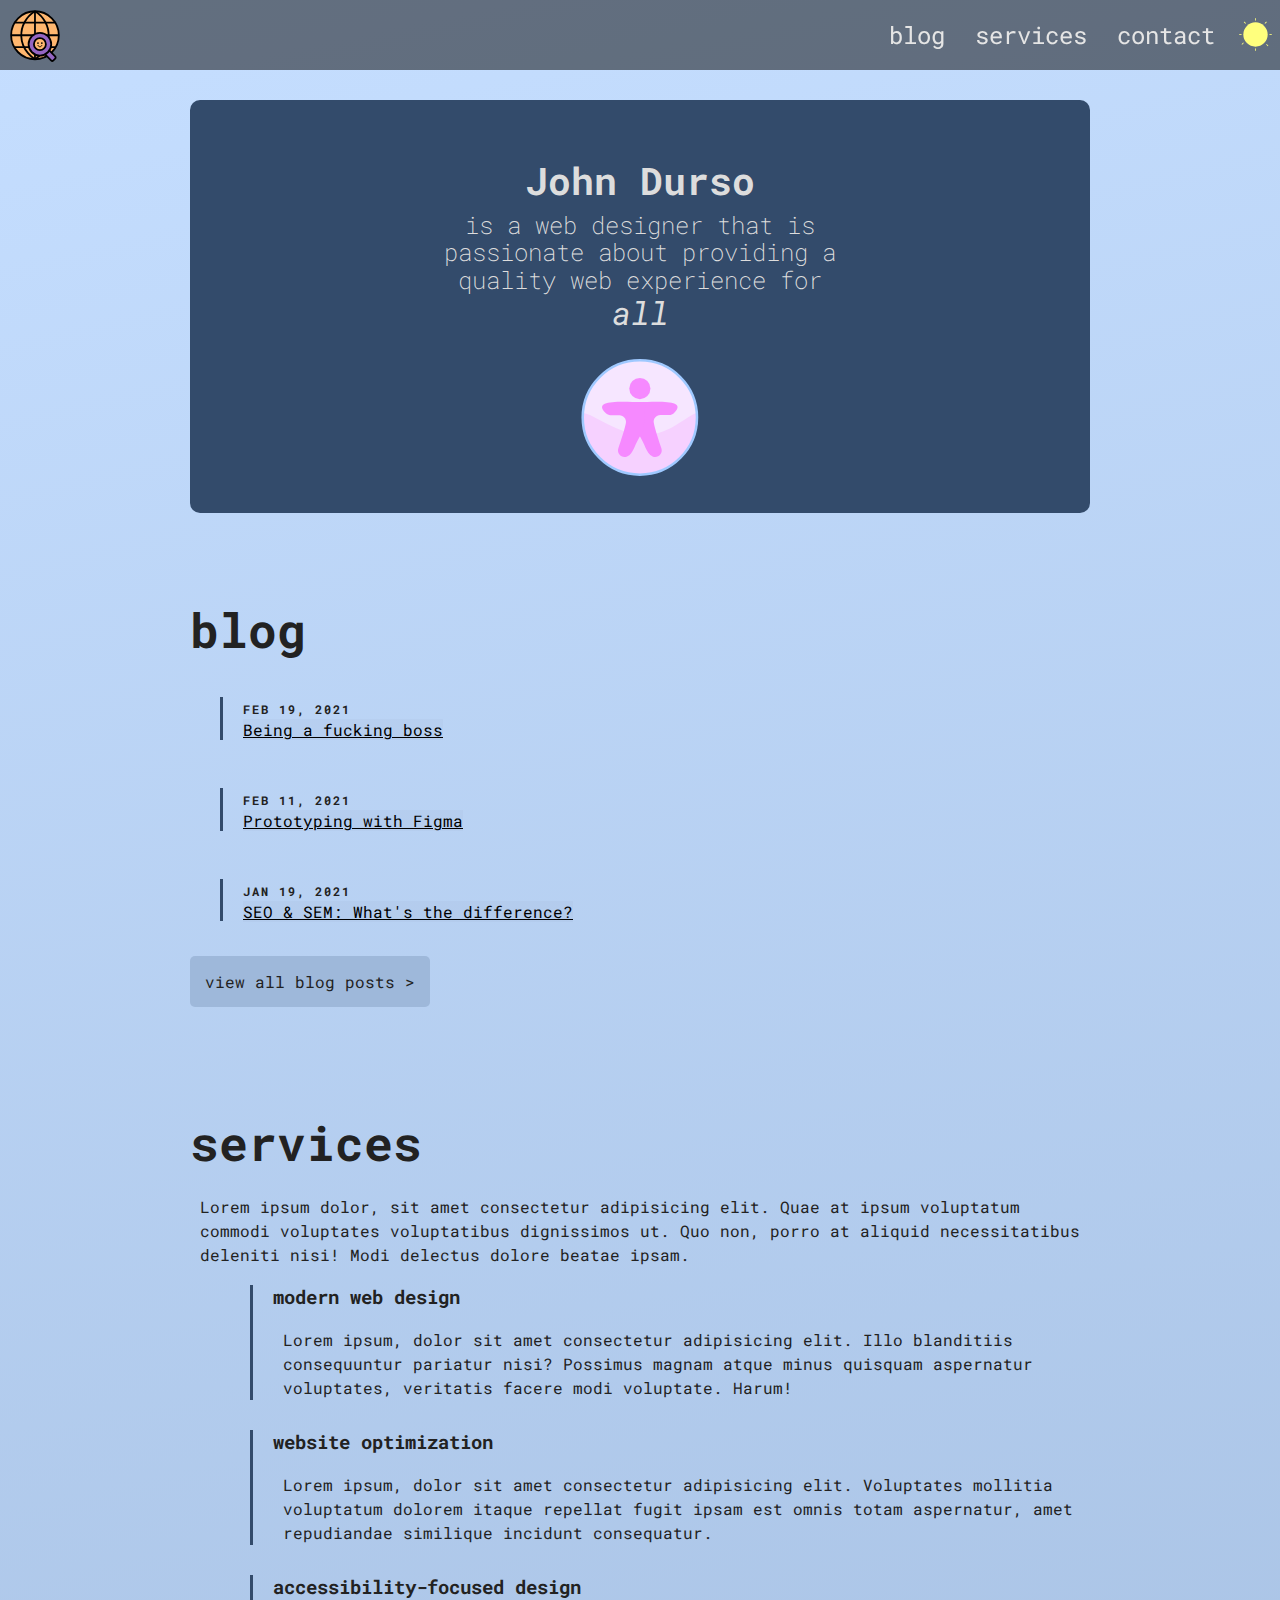
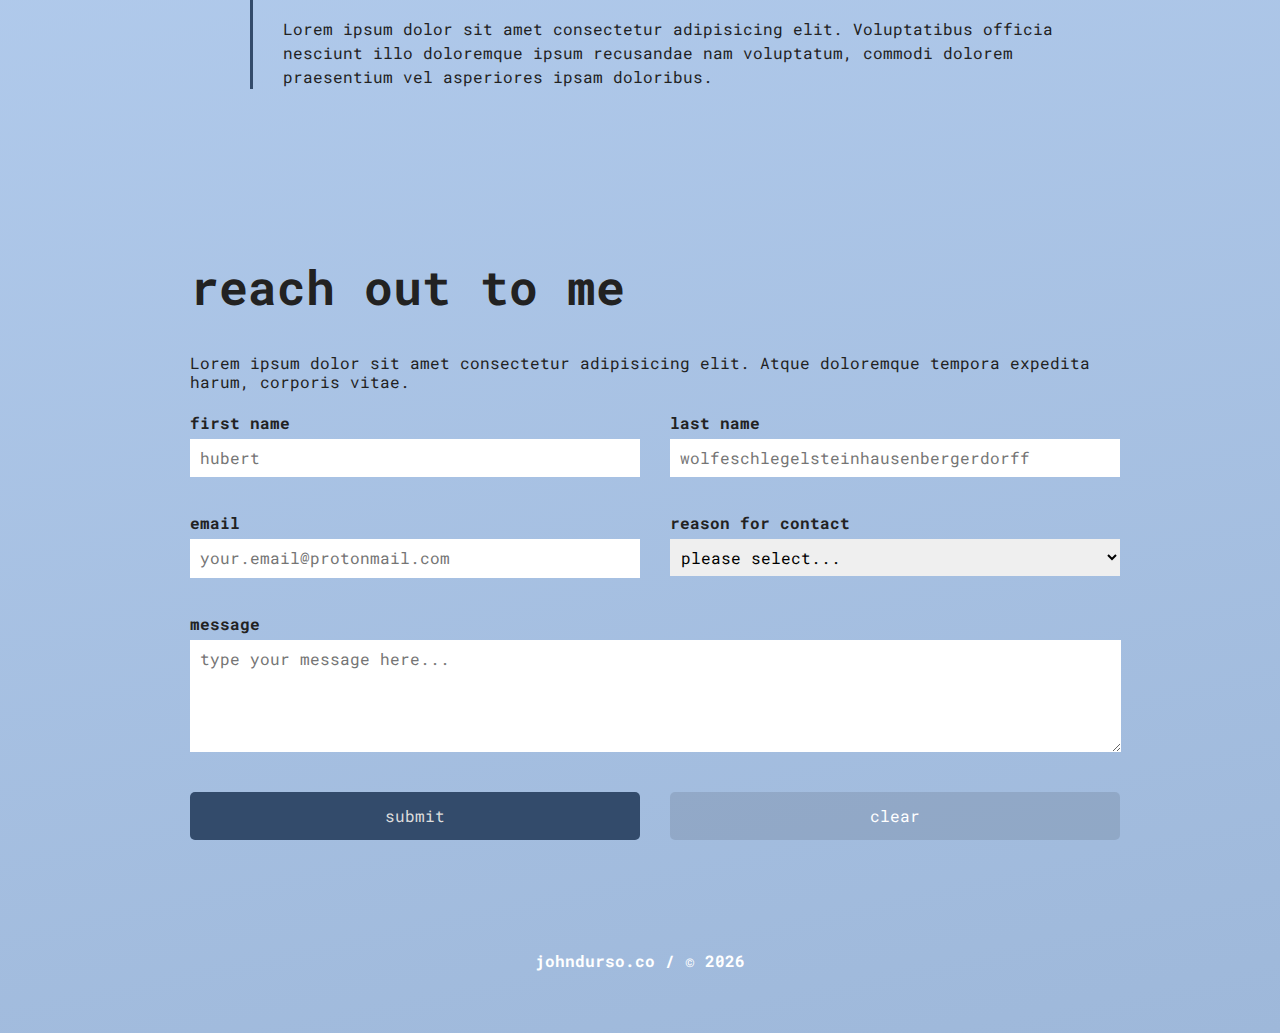
==== index.html @ fa0125cc "test" ====
<!DOCTYPE html>
<html lang="en">
<head>
    <meta charset="UTF-8">
    <meta http-equiv="X-UA-Compatible" content="IE=edge">
    <meta name="viewport" content="width=device-width, initial-scale=1.0">
    <link rel="stylesheet" href="/assets/css/normalize.css">
    <link rel="stylesheet" href="/assets/css/mauiwaui.css">
    <title>Providing web experiences for the masses | johndurso.co</title>
    <meta name="description" content="Modern and accessbile web design and development by John Durso.">
</head>
<body data-theme="dark">
    <nav role="navigation">
        <div id="inner-navigation" style="display: none;"></div>
        <div class="john" id="john" role="button" tabindex="5" aria-pressed="false" aria-label="press to open social media" onfocus="openMenu()" onblur="closeMenu()" onclick="openMenu()" tabindex="5">
            <img src="assets/images/globe.svg" alt="Icon of globe with magnifying glass" width="50">
        </div>
        <ul class="navigationMenu" aria-label="main navigation">
            <li><a href="#blog" tabindex="1">blog</a></li>
            <li><a href="#services" tabindex="2">services</a></li>
            <li><a href="#contact" tabindex="3">contact</a></li>
            <li>
                <button class="js-theme-btn theme-button" onclick="setTheme()" tabindex="4">
                    <span class="moon">
                        <img src="assets/images/moon.svg" width="35" alt="Moon icon for dark mode">
                    </span>
                    <span class="sun">
                        <img src="assets/images/sun.svg" width="35" alt="Sun icon for light mode">
                    </span>
                </button>
            </li>
        </ul>
        <ul class="socialMenu" id="socialMenu" aria-label="social media navigation">
            <li>
                <a target="_blank" href="https://www.linkedin.com/in/johnkyrondurso/" title="Visit John Durso's LinkedIn profile" onfocus="openMenu()" onblur="closeMenu()" tabindex="6">
                    <img src="assets/images/linkedin.svg" alt="LinkedIn logo" title="Visit John Durso's LinkedIn!" width="40">
                    <span>LinkedIn</span>
                </a>
            </li>
            <li>
                <a target="_blank" href="https://github.com/johndurso" title="Visit John Durso's GitHub profile" onfocus="openMenu()" onblur="closeMenu()" tabindex="7">
                    <img src="assets/images/github.svg" alt="GitHub logo" title="Visit John Durso's GitHub!" width="40">
                    <span>GitHub</span>
                </a>
            </li>
            <li>
                <a target="_blank" href="https://codepen.io/johndursodev" title="Visit John Durso's CodePen profile" onfocus="openMenu()" onblur="closeMenu()" tabindex="8">
                    <img src="assets/images/codepen.svg" alt="CodePen logo" title="Visit John Dursos' CodePen!" width="40">
                    <span>CodePen</span>
                </a>
            </li>
        </ul>
    </nav>
    <div class="container">
        <header>
            <h1>
                John Durso
                <span>is a web designer that is passionate about providing a quality web experience for <br><strong><em>all</em></strong></span>
            </h1>    
            <img src="assets/images/accessibility.svg" alt="accessbility focused icon" width="120">            
        </header>
        <section id="blog">
            <h2>blog</h2>
            <ul class="recentBlogPosts" id="recentBlogPosts"></ul>
            <a class="viewAll" href="/blog.html">view all blog posts ></a>
            <div id="allBlogPosts" style="display: none;"></div>
        </section>
        <section id="services">
            <h2>services</h2>
            <p>Lorem ipsum dolor, sit amet consectetur adipisicing elit. Quae at ipsum voluptatum commodi voluptates voluptatibus dignissimos ut. 
                Quo non, porro at aliquid necessitatibus deleniti nisi! Modi delectus dolore beatae ipsam.</p>
            <ul>
                <li>
                    <h3>modern web design</h3>
                    <p>Lorem ipsum, dolor sit amet consectetur adipisicing elit. Illo blanditiis consequuntur pariatur nisi? Possimus magnam atque minus quisquam aspernatur voluptates, veritatis facere modi voluptate. Harum!</p>
                </li>
                <li>
                    <h3>website optimization</h3>
                    <p>Lorem ipsum, dolor sit amet consectetur adipisicing elit. Voluptates mollitia voluptatum dolorem itaque repellat fugit ipsam est omnis totam aspernatur, amet repudiandae similique incidunt consequatur.</p>
                </li>
                <li>
                    <h3>accessibility-focused design</h3>
                    <p>Lorem ipsum dolor sit amet consectetur adipisicing elit. Voluptatibus officia nesciunt illo doloremque ipsum recusandae nam voluptatum, commodi dolorem praesentium vel asperiores ipsam doloribus.</p>
                </li>
            </ul>
        </section>
        <section id="contact">
            <h2>reach out to me</h2>
            <p>Lorem ipsum dolor sit amet consectetur adipisicing elit. Atque doloremque tempora expedita harum, corporis vitae.</p>
            <form action="">
                <div>
                    <label for="firstName">
                        first name<br>
                        <input type="text" name="firstName" placeholder="hubert" required>
                    </label>
                </div>

                <div>
                    <label for="lastName">
                        last name<br>
                        <input type="text" name="lastName" placeholder="wolfeschlegelsteinhausenbergerdorff" required>
                    </label>
                </div>
                
                <div>
                    <label for="emailAddress">
                        email<br>
                        <input type="email" placeholder="your.email@protonmail.com" required>
                    </label>
                </div>
                
                <div>
                    <label for="reason">
                        reason for contact<br>
                        <select name="reason" id="reason" required>
                            <option value="">please select...</option>
                            <option value="design">web design</option>
                            <option value="optimization">website optimization</option>
                            <option value="accessibility">accessbility audit</option>
                            <option value="other">other</option>
                        </select>
                    </label>
                </div>

                <div>
                    <label for="message">
                        message<br>
                        <textarea name="message" id="message" placeholder="type your message here..." cols="30" rows="5"></textarea>
                    </label>
                </div>
                
                <div>
                    <input type="submit" name="submit" value="submit">
                </div>
                <div>
                    <input type="reset" name="clear" value="clear">
                </div>
            </form>
        </section>
    </div>

    <footer>
        <h4>johndurso.co / &copy; <time aria-label="aria-label attribute" title="title attribute current year"><script>document.write(new Date().getFullYear())</script></time></h4>
    </footer>

    <script src="/assets/js/blog-posts.js"></script>
    <script src="/assets/js/columbianGold.js"></script>
</body>
</html>
---- assets/css/mauiwaui.css ----
@import url('https://fonts.googleapis.com/css2?family=Roboto+Mono:wght@100;300;700&display=swap');

:root {
    /* light colors */
    --lightText: #222222;
    --lightBlue: #c5deff;
    --blue: #9eb8da;
    
    /* dark colors */
    --darkText: #dddddd;
    --darkBlue: #334b6b;


    /* animations */
    --transition: 0.2s ease all;
    --transitionLong: 0.75s ease all;
}

:focus {
    outline: 2px solid deepskyblue;
}

a:visited {
    color: #222222;
}

body[data-theme="dark"] a:visited {
    color: #ccc;
}

/* dark mode toggle */

.theme-button {
    background-color: transparent;
    border: 1px solid transparent;
    width: 50px;
    height: 50px;
  }
  .theme-button:focus {
    border-radius: 100%;
    outline: 2px solid deepskyblue;
  }
  
  .moon, .sun {
    display: none;
  }
  
  [data-theme="dark"] .moon {
    display: inline-block;
  }
  
  [data-theme="light"] .sun {
    display: inline-block;
  }

/* ========================================== */

body {
    font-family: 'Roboto Mono', monospace;
    min-height: 100vh;
}

body[data-theme="light"] {
    background: linear-gradient(168.05deg, var(--lightBlue) 1.12%, var(--blue) 100%);
    color: var(--lightText);
}

body[data-theme="dark"] {
    background: var(--darkBlue);
    color: var(--darkText);
  }

ul {
    list-style: none;
    padding-left: 0;
}

/* ========================================== */

nav,
.innerNav {
    z-index: 1000;
    position: fixed;
    top:0;
    left:0;
    display: block;
    width: 100%;
    height: 70px;
    background: rgba(0,0,0,0.5);
}

body[data-theme="dark"] nav,
body[data-theme="dark"] .innerNav {
    background: rgba(36, 36, 36, 0.9);
}

.john {
    --size: 50px;
    position: absolute;
    z-index: 2;
    left: 10px;
    bottom: 10px;
    height: var(--size);
    width: var(--size);
    text-align: center;
    transition: var(--transitionLong);
}

ul.navigationMenu {
    height: 40px;
    display: flex;
    flex-direction: row;
    justify-content: flex-end;
    align-items: center;
    list-style: none;
}

ul.navigationMenu li a {
    position: relative;
    margin: 0 10px;
    padding: 5px;
    color: #e5e5e5;
    text-decoration: none;
    font-size: clamp(1rem, 2vw, 1.5rem);
}

body[data-theme="dark"] ul.navigationMenu li a {
    text-shadow: 0 0 8px #000;
}

ul.navigationMenu li a::before {
    content: '';
    position: absolute;
    left: 0;
    bottom: 0;
    display: block;
    width: 0;
    height: 1px;
    background-color: var(--lightText);
    transition: var(--transition);
}

body[data-theme="dark"] ul.navigationMenu li a::before {
    background-color: var(--darkText);
}

ul.navigationMenu li a:hover::before{
    width: 100%;
}

/* ========================================== */

.socialMenu {
    z-index: 1000;
    position: absolute;
    top: 100%;
    left: -150px;
    width: 100px;
    background-color: #fff;
    color: #000;
    border: 2px solid #000;
    margin: auto;
    padding: 10px;
    text-align: center;
    transition: var(--transitionLong);
}

.socialMenu li {
    margin-bottom: 15px;
}

.socialMenu li:last-child {
    margin-bottom: 0;
}

.socialMenu a {
    text-decoration: none;
}

.socialMenu a span {
    display: block;
    color: #fff;
    background-color: #000;
    border-radius: 5px;
    text-align: center;
    padding: 3px;
    border: 1px solid #000;
}

.socialMenu a:hover span,
.socialMenu a:focus span {
    color: #000;
    background-color: #fff;
}

.socialMenu a:hover img,
.socialMenu a:focus img {
    transform: rotate(360deg);
}

.iconKeyed {
    opacity: 0.5;
}

.open {
    left: 0 !important;
}

/* ========================================== */

header {
    position: relative;
    display: block;
    text-align: center;
    width: auto;
    padding: 30px;
    box-sizing: border-box;
    margin-top: 100px;
    background-color: var(--darkBlue);
    color: var(--darkText);
    border-radius: 10px;
    border: 2px solid transparent;
    overflow: hidden;
}

body[data-theme="dark"] header {
    background-color: transparent;
    border: 2px solid var(--blue);
    color: #bbb;
}

header h1 {
    position: relative;
    z-index: 10;
    font-size: clamp(2rem, 3vw, 4rem);
}

header h1 span {
    display: block;
    font-size: clamp(0.9rem, 3vw, 1.5rem);
    font-weight: 200;
    width: 405px;
    margin: 10px auto;
}

header strong {
    font-size: 2rem;
}

.container {
    width: 95%;
    max-width: 900px;
    margin: auto;
    padding: 0;
}

section {
    padding: 50px 0;
}

section:first-child {
    margin-top: 100px;
}

.blog h1,
section h2 {
    font-size: clamp(2rem, 4vw, 3rem);
    width: 100%;
}

/* ========================================== */

#blog a.viewAll {
    text-decoration: none;
    color: var(--lightText);
    background-color: var(--blue);
    padding: 15px;
    border-radius: 5px;
    transition: var(--transition);
}

#blog a.viewAll:hover,
#blog a.viewAll:focus {
    color: var(--darkText);
    background-color: var(--darkBlue);
}

#blog ul li,
#services ul li,
#projects ul li {
    margin-bottom: clamp(1.5rem, 4vw, 3rem);
    margin-left: 30px;
    --zigzag: 5px;
    padding-left: 20px;
    margin-bottom: 30px;
    border-left: 3px solid var(--darkBlue);
}

#blog ul li:last-child {
    margin-bottom: clamp(3rem, 4vw, 4rem);
}

#blog ul li a {
    color: #000;
    background-color: rgba(0,0,0,0.02);
}

body[data-theme="dark"] #blog ul li a {
    color: var(--lightBlue);
    background-color: rgba(255,255,255,.02);
}

#blog ul li a:hover,
#blog ul li a:focus {
    background-color: rgba(0,0,0,0.2);
}

body[data-theme="dark"] #blog ul li a:hover,
body[data-theme="dark"] #blog ul li a:focus {
    color: var(--lightBlue);
    background-color: var(--darkBlue);
}

#blog ul li span {
    display: block;
    font-size: 0.75rem;
    line-height: 1.5rem;
    font-weight: bold;
    text-transform: uppercase;
    letter-spacing: 2px;
}

/* ========================================== */

#services {
    line-height: 1.5rem;
}

#services p {
    margin-left: 10px;
}

#services ul {
    margin-left: 30px;
}

/* ========================================== */

#contact form {
    display: grid;
    width: 100%;
    grid-template-columns: 50% 50%;
    grid-gap: 30px;
    box-sizing: border-box;
}

#contact form label {
    line-height: 2rem;
    font-weight: bold;
}

#contact form input,
#contact form select,
#contact form textarea {
    box-sizing: border-box;
    border: none;
}

#contact form input,
#contact form textarea {
    padding: 10px;
}

#contact form select {
    padding: 7px;
}

#contact form input,
#contact form select {
    width: 100%;
}

#contact form textarea {
    width: 94%;
}

form div:first-child,
form div:nth-child(2) {
    grid-row: 1 / span 1;
}

form div:first-child {
    grid-column: 1;
}

form div:nth-child(2) {
    grid-column: 2;
}

form div:nth-child(3) {
    grid-row: 2;
    grid-column: 1 / span 1;
}

form div:nth-child(4) {
    grid-row: 2;
    grid-column: 2 / span 1;
}

form div:nth-child(5) {
    grid-row: 3;
    grid-column: 1 / span 4;
}

form div:nth-child(6) {
    grid-row: 4;
    grid-column: 1 / span 1;
}

form div:last-child {
    grid-row: 4;
    grid-column: 2 / span 1;
}

form input[type="submit"],
form input[type="reset"] {
    padding: 15px !important;
}

form input[type="submit"] {
    background-color: var(--darkBlue);
    color: var(--darkText);
    border: 1px solid #000;
    border-radius: 5px;
}

form input[type="submit"]:hover,
form input[type="submit"]:focus {
    color: var(--blue);
    cursor: pointer;
}

form input[type="reset"] {
    background-color: rgba(0,0,0,0.1);
    color: #fff;
    border: 1px solid #000;
    border-radius: 5px;
}

form input[type="reset"]:hover,
form input[type="reset"]:focus {
    color: #000;
    cursor: pointer;
}

@media screen and (max-width: 990px) {
    #contact form {
        grid-template-columns: 100%;
        grid-gap: 30px;
    }
    #contact form div {
        grid-column: 1;
    }
    textarea {
        width: 100% !important;
    }
    form div:nth-child(2) {
        grid-row: 2;
    }
    form div:nth-child(3) {
        grid-row: 3;
    }
    form div:nth-child(4) {
        grid-row: 4;
    }
    form div:nth-child(5) {
        grid-row: 5;
    }
    form div:nth-child(6) {
        grid-row: 6;
    }
    form div:last-child {
        grid-row: 7;
    }
}

body[data-theme="dark"] #contact form input,
body[data-theme="dark"] #contact form select,
body[data-theme="dark"] #contact form textarea {
    background-color: var(--lightText);
    color: var(--darkText);
}

body[data-theme="dark"] form input[type="submit"] {
    color: var(--lightText) !important;
    background-color: var(--blue) !important;
}

body[data-theme="dark"] form input[type="submit"]:hover,
body[data-theme="dark"] form input[type="submit"]:focus {
    color: var(--purple) !important;
}

body[data-theme="dark"] form input[type="reset"] {
    background-color: rgba(255,255,255,0.1) !important;
    color: #000 !important;
}

body[data-theme="dark"] form input[type="reset"]:hover, 
body[data-theme="dark"] form input[type="reset"]:focus {
    color: #fff !important;
}

/* ========================================== */

footer {
    line-height: 100px;
    color: #fff;
    text-align: center;
}


/* ========================================== */
/* ========================================== */

.blog h1,
.blogPost h1 {
    margin-top: 150px;
}

.post {
    background-color: rgba(0,0,0,0.05);
    box-sizing: border-box;
    padding: 20px;
    margin-bottom: 50px;
    border-radius: 10px;
}

body[data-theme="dark"] .post {
    background-color: rgba(255,255,255,0.05);
}

.postDate {
    display: block;
    font-size: 0.75rem;
    letter-spacing: 0.75px;
    line-height: 0;
    padding: 0;
    text-transform: uppercase;
}

.blog ul li a {
    font-size: 1.2rem;
}

.recentBlogPosts li span,
.blog ul li span {
    color: var(--lightText);
}

body[data-theme="dark"] .recentBlogPosts li span,
body[data-theme="dark"] .blog ul li span {
    color: var(--darkText);
}

body[data-theme="dark"] .blog ul li span {
    color: var(--darkText);
}

a.backToAllPosts {
    display: inline-block;
    margin-top: 50px;
    padding: 20px;
    font-weight: bold;
    text-decoration: none;
    border-radius: 10px;
    transition: var(--transition);
}

body[data-theme="dark"] a.backToAllPosts {
    color: var(--lightBlue);
    background-color: rgba(255,255,255,0.05);
}

body[data-theme="dark"] a.backToAllPosts:hover,
body[data-theme="dark"] a.backToAllPosts:focus {
    background-color: rgba(255,255,255,0.2);
}

body[data-theme="light"] a.backToAllPosts {
    color: var(--darkBlue);
    background-color: rgba(0,0,0,0.05);
}

body[data-theme="light"] a.backToAllPosts:hover,
body[data-theme="light"] a.backToAllPosts:focus {
    background-color: rgba(0,0,0,0.2);
}

#recentBlogPosts {
    color: transparent;
}

p.blogLink a {
    display: inline-block;
    margin-top: 10px;
    padding: 10px 20px;
    border-radius: 10px;
    color: var(--lightText);
    background-color: rgba(255,255,255,0.25);
    text-decoration: none;
}

p.blogLink a:hover,
p.blogLink a:hover {
    color: var(--darkText);
}

body[data-theme="dark"] p.blogLink a {
    color: (var(--darkText);
    background-color: rgba(255,255,255,0.25);
}
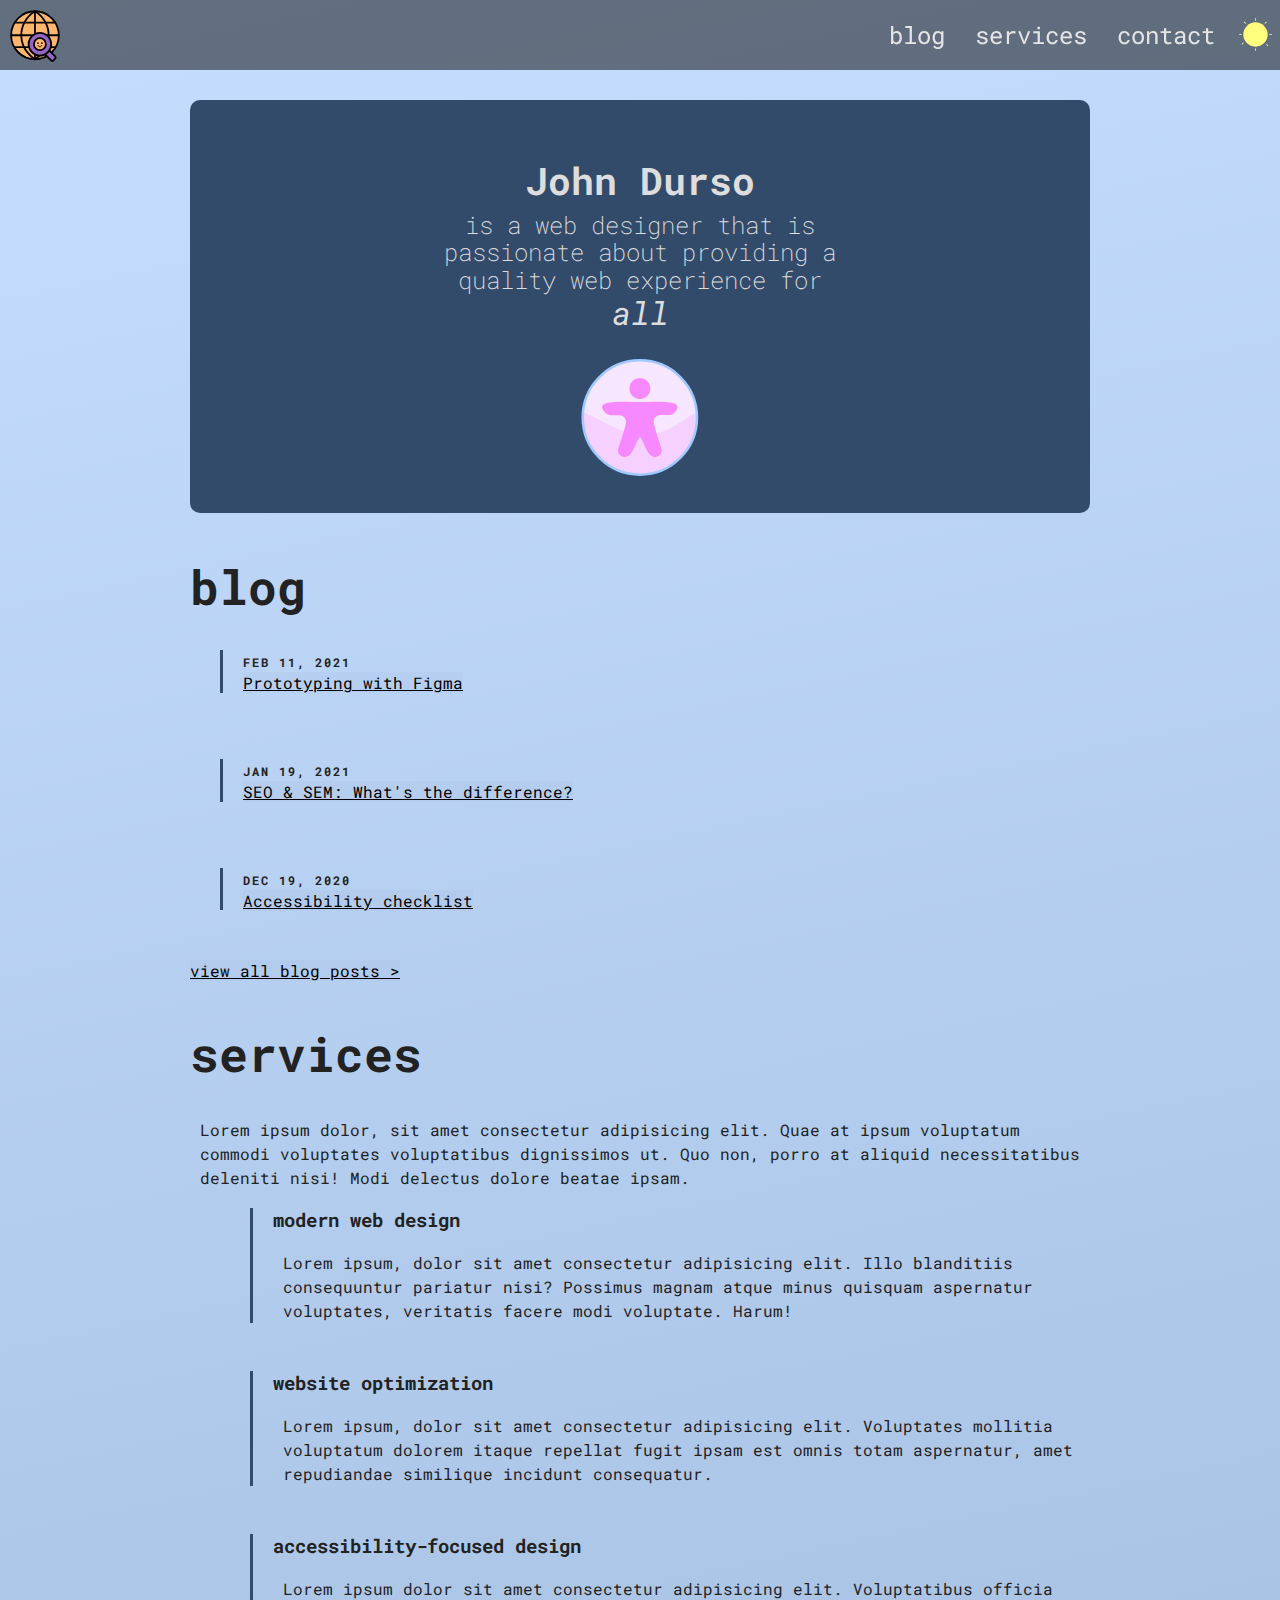
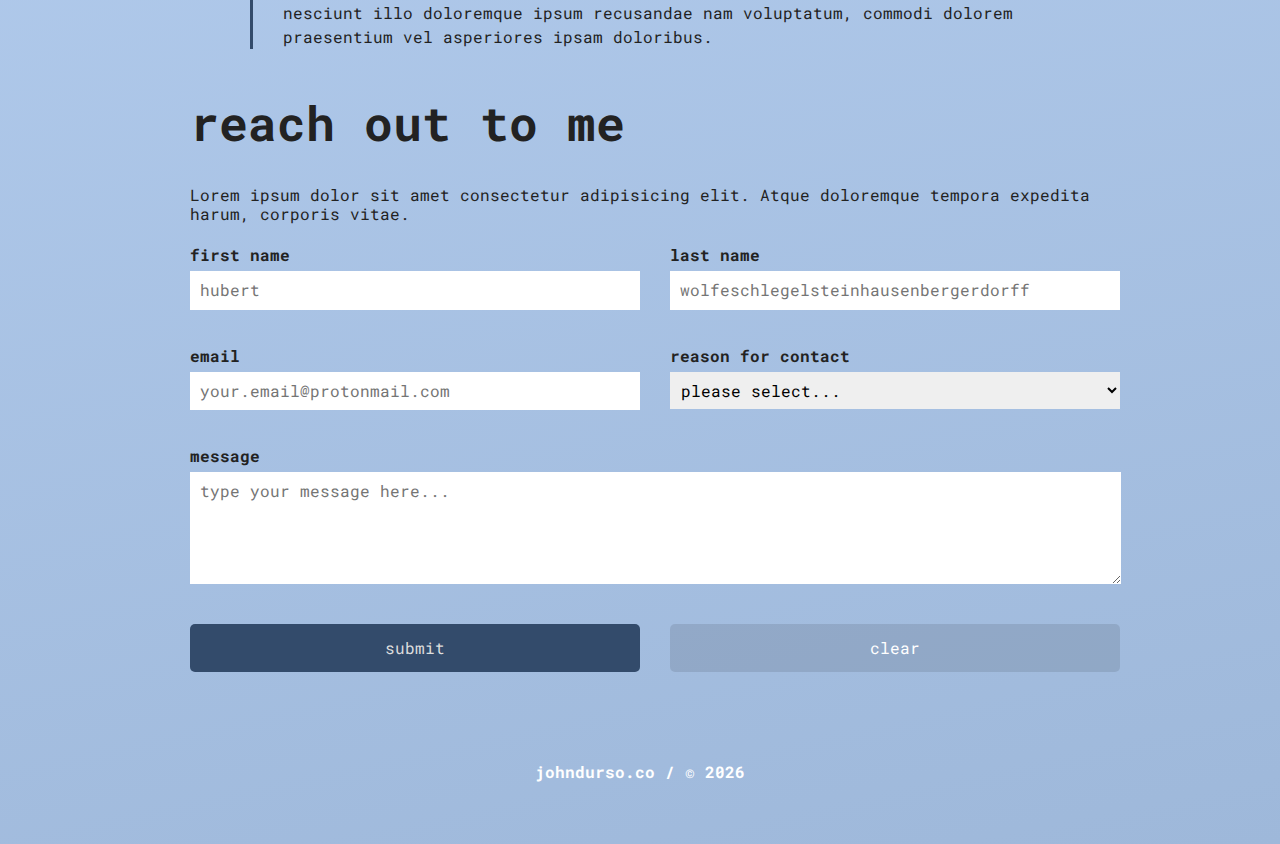
==== commit 8edbb2ce: "No more viewAll styles" ====
--- a/index.html
+++ b/index.html
@@ -9,18 +9,14 @@
     <title>Providing web experiences for the masses | johndurso.co</title>
     <meta name="description" content="Modern and accessbile web design and development by John Durso.">
 </head>
-<body data-theme="dark">
+<body data-theme="light">
     <nav role="navigation">
-        <div id="inner-navigation" style="display: none;"></div>
-        <div class="john" id="john" role="button" tabindex="5" aria-pressed="false" aria-label="press to open social media" onfocus="openMenu()" onblur="closeMenu()" onclick="openMenu()" tabindex="5">
-            <img src="assets/images/globe.svg" alt="Icon of globe with magnifying glass" width="50">
-        </div>
         <ul class="navigationMenu" aria-label="main navigation">
-            <li><a href="#blog" tabindex="1">blog</a></li>
-            <li><a href="#services" tabindex="2">services</a></li>
-            <li><a href="#contact" tabindex="3">contact</a></li>
+            <li><a href="#blog">blog</a></li>
+            <li><a href="#services">services</a></li>
+            <li><a href="#contact">contact</a></li>
             <li>
-                <button class="js-theme-btn theme-button" onclick="setTheme()" tabindex="4">
+                <button class="js-theme-btn theme-button" onclick="setTheme()" onkeyup="setTheme()" tabindex="0">
                     <span class="moon">
                         <img src="assets/images/moon.svg" width="35" alt="Moon icon for dark mode">
                     </span>
@@ -30,21 +26,24 @@
                 </button>
             </li>
         </ul>
+        <div class="john" id="john" role="button" aria-pressed="false" aria-label="press to open social media" onfocus="openMenu()" onblur="closeMenu()" onclick="toggleMenu()" tabindex="0">
+            <img src="assets/images/globe.svg" alt="Icon of globe with magnifying glass" width="50">
+        </div>
         <ul class="socialMenu" id="socialMenu" aria-label="social media navigation">
             <li>
-                <a target="_blank" href="https://www.linkedin.com/in/johnkyrondurso/" title="Visit John Durso's LinkedIn profile" onfocus="openMenu()" onblur="closeMenu()" tabindex="6">
+                <a target="_blank" href="https://www.linkedin.com/in/johnkyrondurso/" title="Visit John Durso's LinkedIn profile" onfocus="openMenu()" onblur="closeMenu()" tabindex="0">
                     <img src="assets/images/linkedin.svg" alt="LinkedIn logo" title="Visit John Durso's LinkedIn!" width="40">
                     <span>LinkedIn</span>
                 </a>
             </li>
             <li>
-                <a target="_blank" href="https://github.com/johndurso" title="Visit John Durso's GitHub profile" onfocus="openMenu()" onblur="closeMenu()" tabindex="7">
+                <a target="_blank" href="https://github.com/johndurso" title="Visit John Durso's GitHub profile" onfocus="openMenu()" onblur="closeMenu()" tabindex="0">
                     <img src="assets/images/github.svg" alt="GitHub logo" title="Visit John Durso's GitHub!" width="40">
                     <span>GitHub</span>
                 </a>
             </li>
             <li>
-                <a target="_blank" href="https://codepen.io/johndursodev" title="Visit John Durso's CodePen profile" onfocus="openMenu()" onblur="closeMenu()" tabindex="8">
+                <a target="_blank" href="https://codepen.io/johndursodev" title="Visit John Durso's CodePen profile" onfocus="openMenu()" onblur="closeMenu()" tabindex="0">
                     <img src="assets/images/codepen.svg" alt="CodePen logo" title="Visit John Dursos' CodePen!" width="40">
                     <span>CodePen</span>
                 </a>
@@ -62,7 +61,7 @@
         <section id="blog">
             <h2>blog</h2>
             <ul class="recentBlogPosts" id="recentBlogPosts"></ul>
-            <a class="viewAll" href="/blog.html">view all blog posts ></a>
+            <a href="/blog.html">view all blog posts ></a>
             <div id="allBlogPosts" style="display: none;"></div>
         </section>
         <section id="services">
--- a/assets/css/mauiwaui.css
+++ b/assets/css/mauiwaui.css
@@ -255,7 +255,7 @@
 }
 
 section {
-    padding: 50px 0;
+    margin: 50px 0;
 }
 
 section:first-child {
@@ -264,61 +264,60 @@
 
 .blog h1,
 section h2 {
-    font-size: clamp(2rem, 4vw, 3rem);
+    --fontSize: clamp(2rem, 4vw, 3rem);
+    font-size: var(--fontSize);
+    line-height: var(--fontSize);
     width: 100%;
 }
 
 /* ========================================== */
 
-#blog a.viewAll {
-    text-decoration: none;
-    color: var(--lightText);
-    background-color: var(--blue);
-    padding: 15px;
-    border-radius: 5px;
-    transition: var(--transition);
-}
-
-#blog a.viewAll:hover,
-#blog a.viewAll:focus {
-    color: var(--darkText);
-    background-color: var(--darkBlue);
-}
-
+body[data-theme="dark"] #blog a.viewAll,
+body[data-theme="dark"] #blog a.viewAll {
+    color: var(--lightBlue);
+}
+
+body[data-theme="dark"] #blog a.viewAll:hover,
+body[data-theme="dark"] #blog a.viewAll:focus {
+    color: var(--blue);
+    text-shadow: 0 0 3px #000;
+}
 #blog ul li,
-#services ul li,
-#projects ul li {
+#services ul li {
     margin-bottom: clamp(1.5rem, 4vw, 3rem);
     margin-left: 30px;
-    --zigzag: 5px;
     padding-left: 20px;
-    margin-bottom: 30px;
     border-left: 3px solid var(--darkBlue);
+}
+
+body[data-theme="dark"] #services ul li,
+body[data-theme="dark"] #blog ul li {
+    border-left: 3px solid var(--lightBlue);
 }
 
 #blog ul li:last-child {
     margin-bottom: clamp(3rem, 4vw, 4rem);
 }
 
-#blog ul li a {
+#blog a {
     color: #000;
     background-color: rgba(0,0,0,0.02);
 }
 
-body[data-theme="dark"] #blog ul li a {
+body[data-theme="dark"] #blog a {
     color: var(--lightBlue);
     background-color: rgba(255,255,255,.02);
 }
 
-#blog ul li a:hover,
-#blog ul li a:focus {
+#blog a:hover,
+#blog a:focus {
     background-color: rgba(0,0,0,0.2);
 }
 
-body[data-theme="dark"] #blog ul li a:hover,
-body[data-theme="dark"] #blog ul li a:focus {
-    color: var(--lightBlue);
-    background-color: var(--darkBlue);
+body[data-theme="dark"] #blog a:hover,
+body[data-theme="dark"] #blog a:focus {
+    color: var(--lightText);
+    background-color: var(--lightBlue);
 }
 
 #blog ul li span {
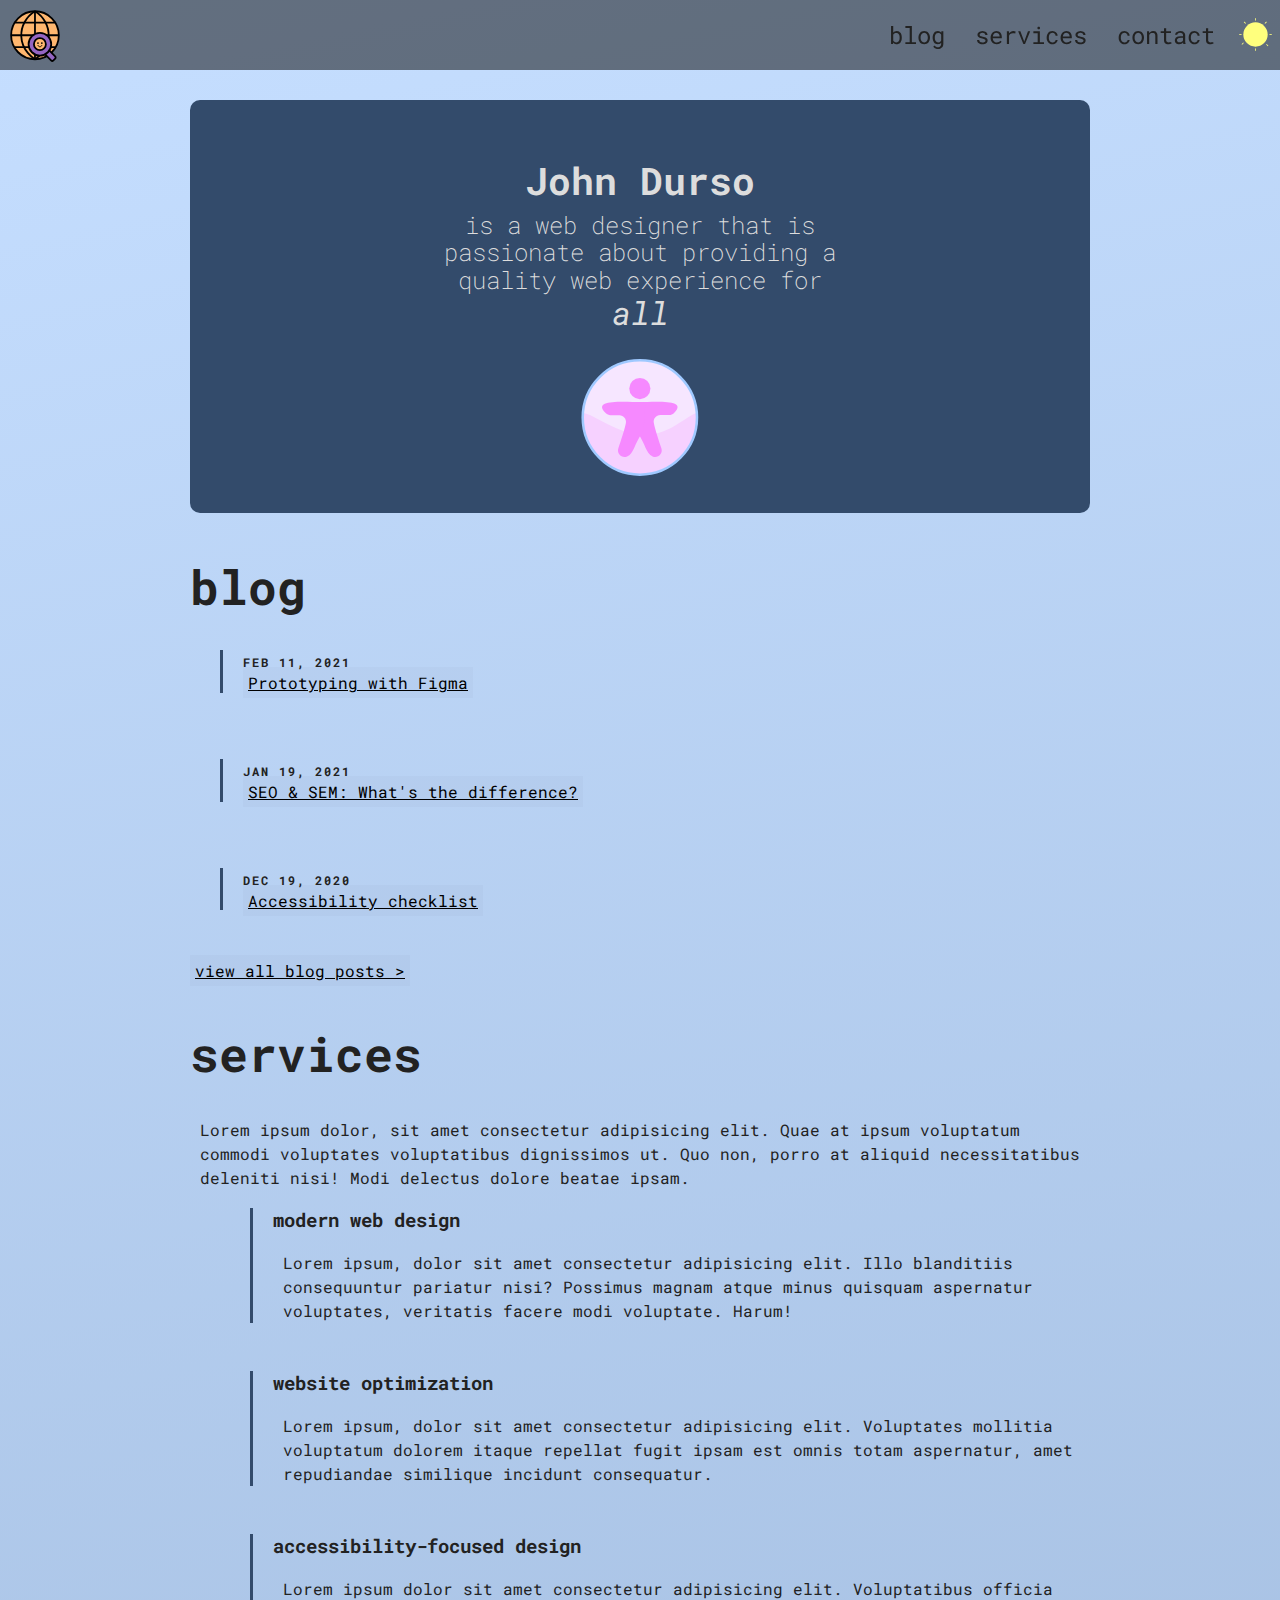
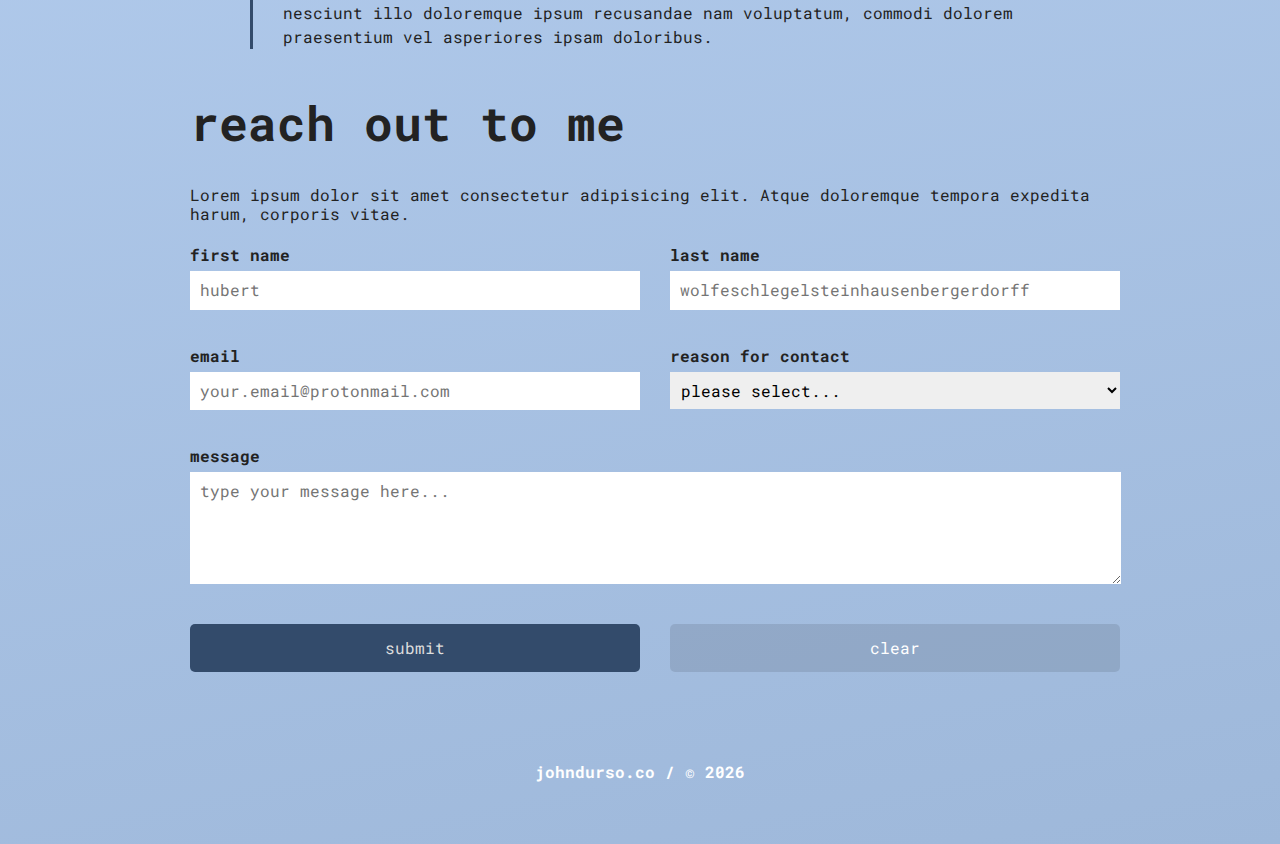
==== commit b1a2fe60: "updates after review" ====
--- a/index.html
+++ b/index.html
@@ -4,8 +4,8 @@
     <meta charset="UTF-8">
     <meta http-equiv="X-UA-Compatible" content="IE=edge">
     <meta name="viewport" content="width=device-width, initial-scale=1.0">
-    <link rel="stylesheet" href="/assets/css/normalize.css">
-    <link rel="stylesheet" href="/assets/css/mauiwaui.css">
+    <link rel="stylesheet" href="assets/css/normalize.css">
+    <link rel="stylesheet" href="assets/css/mauiwaui.css">
     <title>Providing web experiences for the masses | johndurso.co</title>
     <meta name="description" content="Modern and accessbile web design and development by John Durso.">
 </head>
@@ -61,7 +61,7 @@
         <section id="blog">
             <h2>blog</h2>
             <ul class="recentBlogPosts" id="recentBlogPosts"></ul>
-            <a href="/blog.html">view all blog posts ></a>
+            <a href="blog.html">view all blog posts ></a>
             <div id="allBlogPosts" style="display: none;"></div>
         </section>
         <section id="services">
@@ -142,7 +142,7 @@
         <h4>johndurso.co / &copy; <time aria-label="aria-label attribute" title="title attribute current year"><script>document.write(new Date().getFullYear())</script></time></h4>
     </footer>
 
-    <script src="/assets/js/blog-posts.js"></script>
-    <script src="/assets/js/columbianGold.js"></script>
+    <script src="assets/js/blog-posts.js"></script>
+    <script src="assets/js/columbianGold.js"></script>
 </body>
 </html>--- a/assets/css/mauiwaui.css
+++ b/assets/css/mauiwaui.css
@@ -119,33 +119,22 @@
     position: relative;
     margin: 0 10px;
     padding: 5px;
-    color: #e5e5e5;
+    color: var(--lightText);
+    background-color: transparent;
     text-decoration: none;
     font-size: clamp(1rem, 2vw, 1.5rem);
 }
 
+ul.navigationMenu li a:hover {
+    background-color: var(--blue)
+}
+
 body[data-theme="dark"] ul.navigationMenu li a {
-    text-shadow: 0 0 8px #000;
-}
-
-ul.navigationMenu li a::before {
-    content: '';
-    position: absolute;
-    left: 0;
-    bottom: 0;
-    display: block;
-    width: 0;
-    height: 1px;
-    background-color: var(--lightText);
-    transition: var(--transition);
-}
-
-body[data-theme="dark"] ul.navigationMenu li a::before {
-    background-color: var(--darkText);
-}
-
-ul.navigationMenu li a:hover::before{
-    width: 100%;
+    color: var(--darkText)
+}
+
+body[data-theme="dark"] ul.navigationMenu li a:hover {
+    background-color: var(--darkBlue);
 }
 
 /* ========================================== */
@@ -272,16 +261,6 @@
 
 /* ========================================== */
 
-body[data-theme="dark"] #blog a.viewAll,
-body[data-theme="dark"] #blog a.viewAll {
-    color: var(--lightBlue);
-}
-
-body[data-theme="dark"] #blog a.viewAll:hover,
-body[data-theme="dark"] #blog a.viewAll:focus {
-    color: var(--blue);
-    text-shadow: 0 0 3px #000;
-}
 #blog ul li,
 #services ul li {
     margin-bottom: clamp(1.5rem, 4vw, 3rem);
@@ -302,6 +281,7 @@
 #blog a {
     color: #000;
     background-color: rgba(0,0,0,0.02);
+    padding: 5px;
 }
 
 body[data-theme="dark"] #blog a {
@@ -566,56 +546,39 @@
     color: var(--darkText);
 }
 
-a.backToAllPosts {
+a.backToAllPosts,
+.blogLink a {
     display: inline-block;
-    margin-top: 50px;
-    padding: 20px;
+    color: var(--darkBlue);
+    background-color: rgba(0,0,0,0.05);
+    margin-top: 15px;
+    padding: 10px 15px;
     font-weight: bold;
     text-decoration: none;
     border-radius: 10px;
     transition: var(--transition);
 }
 
-body[data-theme="dark"] a.backToAllPosts {
+a.backToAllPosts:hover,
+a.backToAllPosts:focus,
+.blogLink a:hover,
+.blogLink a:focus {
+    background-color: rgba(0,0,0,0.2);
+}
+
+body[data-theme="dark"] a.backToAllPosts,
+body[data-theme="dark"] .blogLink a {
     color: var(--lightBlue);
     background-color: rgba(255,255,255,0.05);
 }
 
 body[data-theme="dark"] a.backToAllPosts:hover,
-body[data-theme="dark"] a.backToAllPosts:focus {
+body[data-theme="dark"] a.backToAllPosts:focus,
+body[data-theme="dark"] .blogLink a:hover,
+body[data-theme="dark"] .blogLink a:focus {
     background-color: rgba(255,255,255,0.2);
-}
-
-body[data-theme="light"] a.backToAllPosts {
-    color: var(--darkBlue);
-    background-color: rgba(0,0,0,0.05);
-}
-
-body[data-theme="light"] a.backToAllPosts:hover,
-body[data-theme="light"] a.backToAllPosts:focus {
-    background-color: rgba(0,0,0,0.2);
 }
 
 #recentBlogPosts {
     color: transparent;
-}
-
-p.blogLink a {
-    display: inline-block;
-    margin-top: 10px;
-    padding: 10px 20px;
-    border-radius: 10px;
-    color: var(--lightText);
-    background-color: rgba(255,255,255,0.25);
-    text-decoration: none;
-}
-
-p.blogLink a:hover,
-p.blogLink a:hover {
-    color: var(--darkText);
-}
-
-body[data-theme="dark"] p.blogLink a {
-    color: (var(--darkText);
-    background-color: rgba(255,255,255,0.25);
 }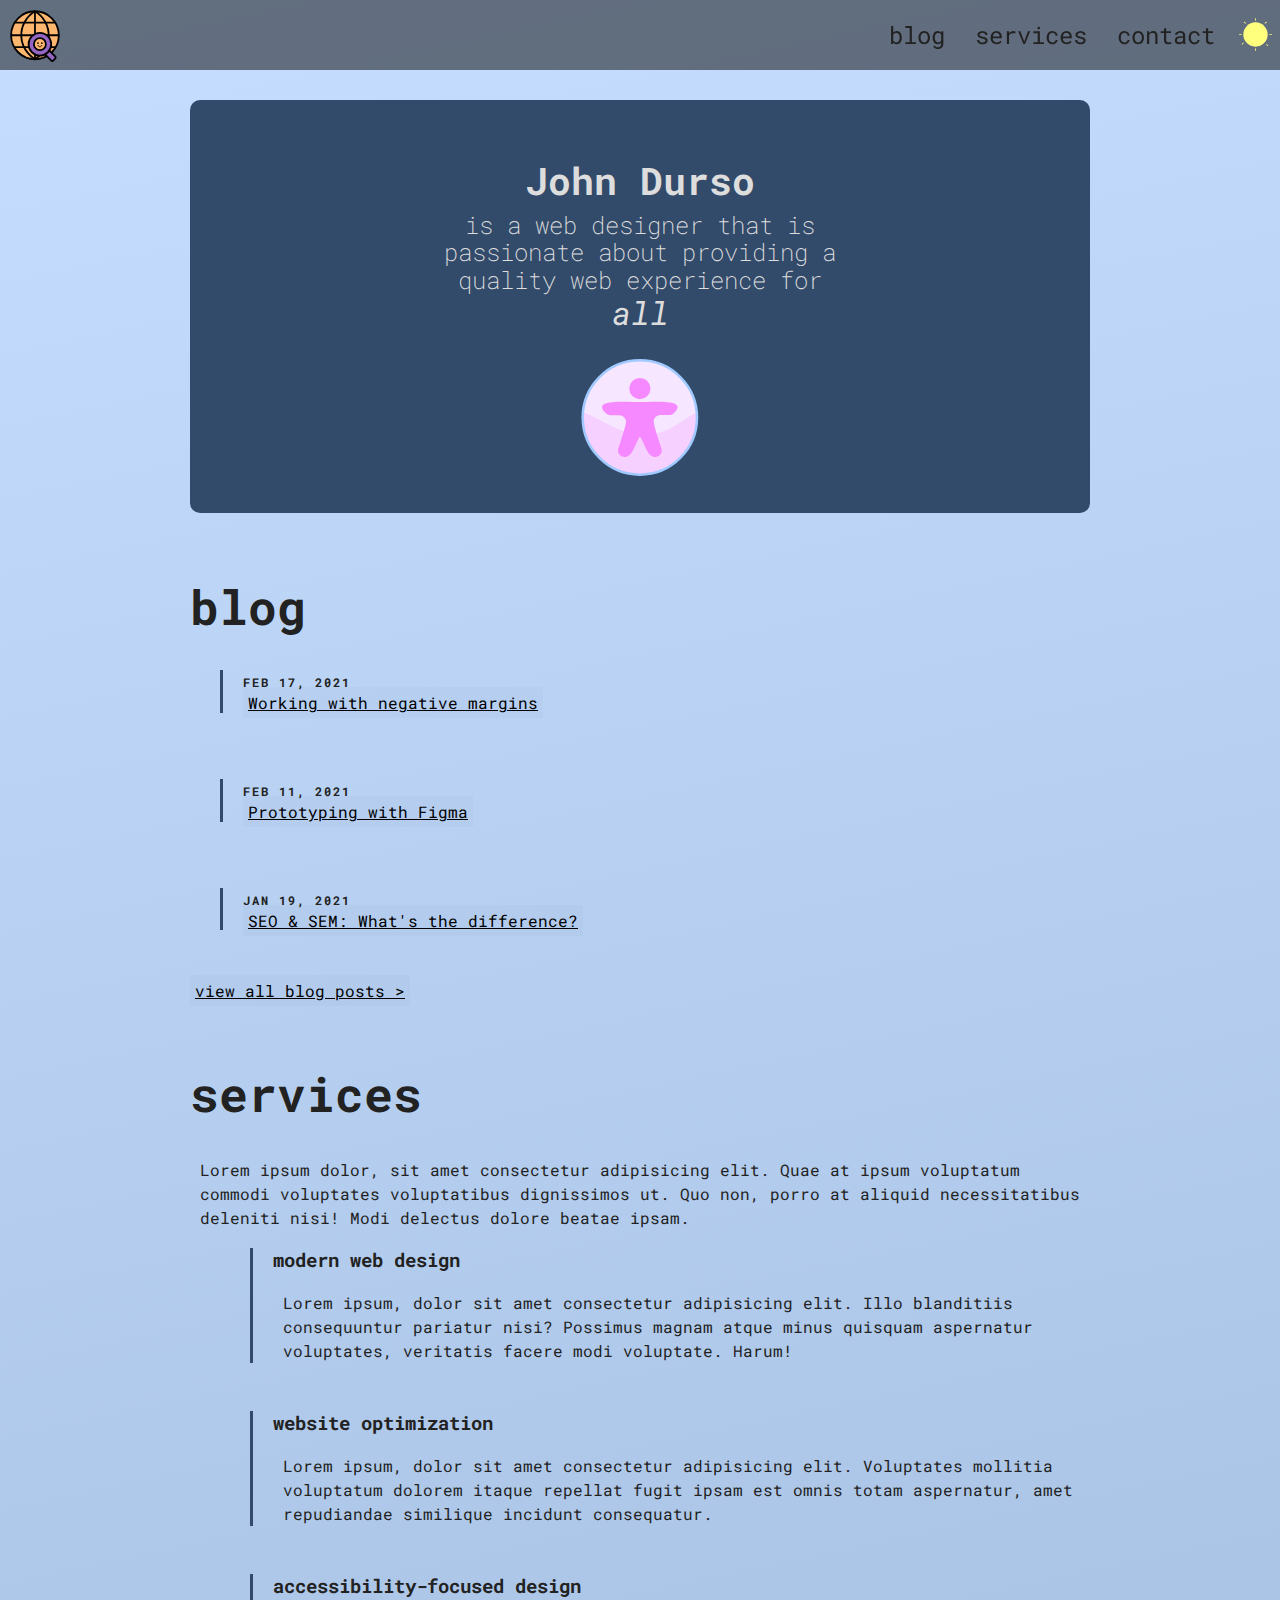
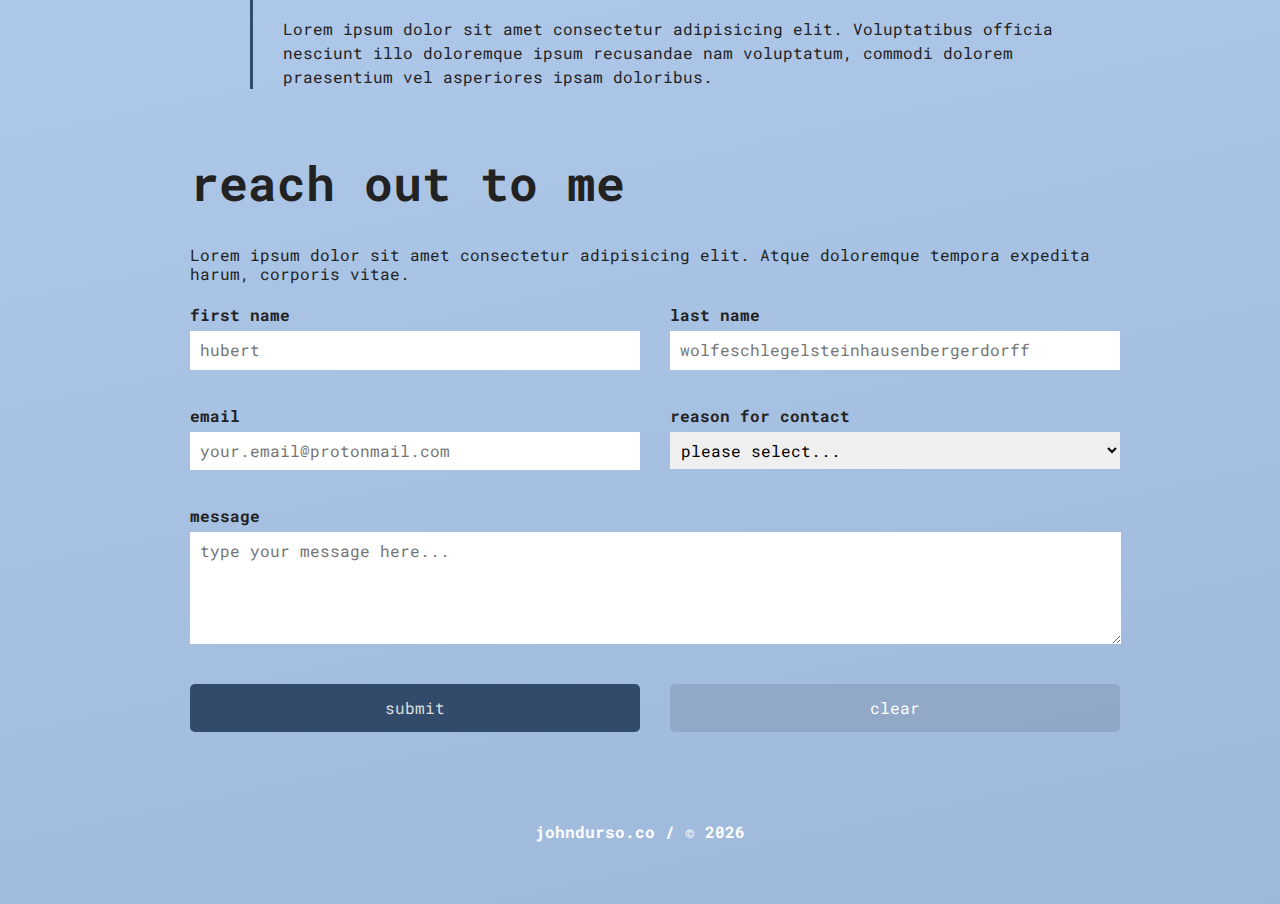
==== commit 694c8047: "fixing all functionality -- adding themeToggle.js" ====
--- a/index.html
+++ b/index.html
@@ -62,7 +62,6 @@
             <h2>blog</h2>
             <ul class="recentBlogPosts" id="recentBlogPosts"></ul>
             <a href="blog.html">view all blog posts ></a>
-            <div id="allBlogPosts" style="display: none;"></div>
         </section>
         <section id="services">
             <h2>services</h2>
@@ -142,7 +141,12 @@
         <h4>johndurso.co / &copy; <time aria-label="aria-label attribute" title="title attribute current year"><script>document.write(new Date().getFullYear())</script></time></h4>
     </footer>
 
+    <a id="back" style="display: none;"></a>
+    <div id="allBlogPosts" style="display: none;"></div>
+    <div id="innerNav" style="display: none;"></div>
+
     <script src="assets/js/blog-posts.js"></script>
     <script src="assets/js/columbianGold.js"></script>
+    <script src="assets/js/themeToggle.js"></script>
 </body>
 </html>--- a/assets/css/mauiwaui.css
+++ b/assets/css/mauiwaui.css
@@ -58,6 +58,7 @@
 body {
     font-family: 'Roboto Mono', monospace;
     min-height: 100vh;
+    transition: var(--transitionLong);
 }
 
 body[data-theme="light"] {
@@ -256,6 +257,7 @@
     --fontSize: clamp(2rem, 4vw, 3rem);
     font-size: var(--fontSize);
     line-height: var(--fontSize);
+    padding-top: 20px;
     width: 100%;
 }
 
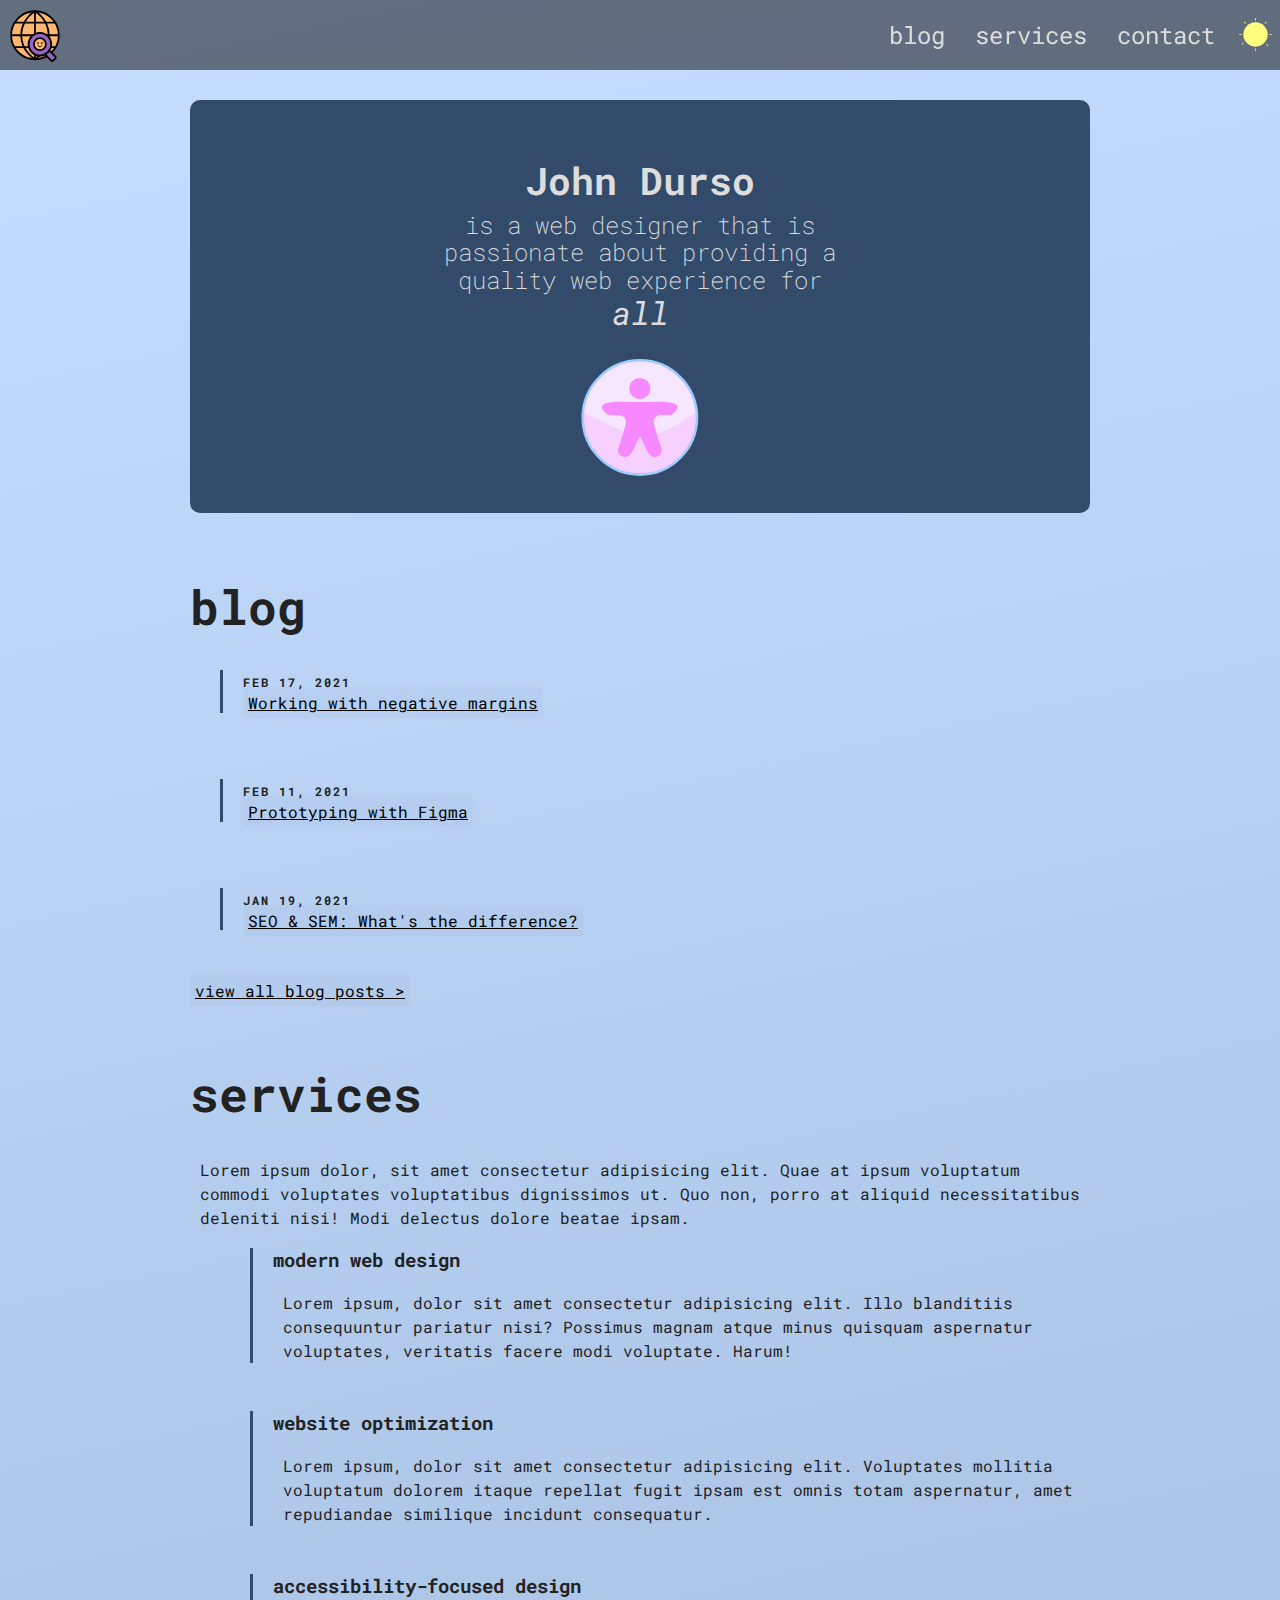
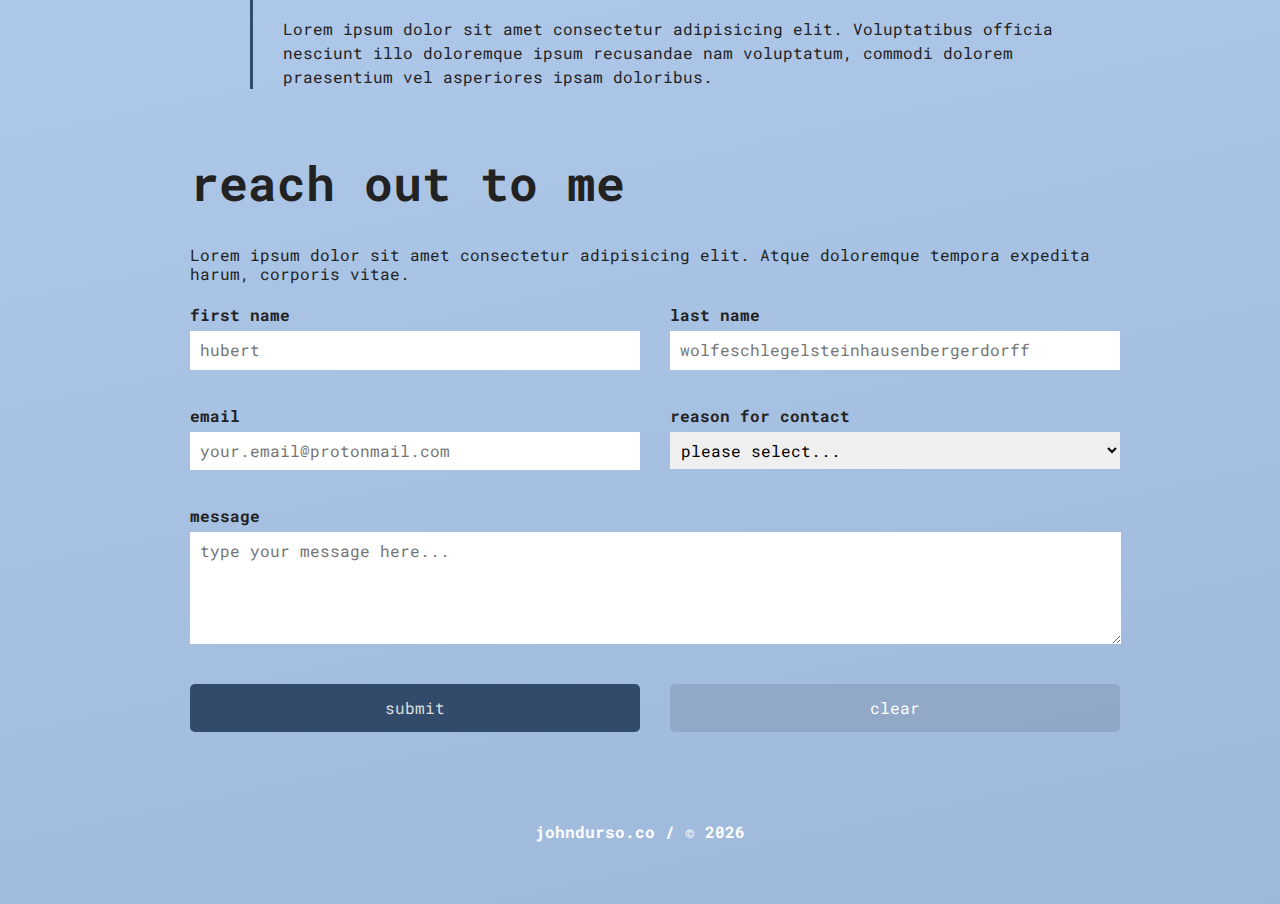
==== commit 59e505d4: "accessibility fixes" ====
--- a/index.html
+++ b/index.html
@@ -12,11 +12,11 @@
 <body data-theme="light">
     <nav role="navigation">
         <ul class="navigationMenu" aria-label="main navigation">
-            <li><a href="#blog">blog</a></li>
-            <li><a href="#services">services</a></li>
-            <li><a href="#contact">contact</a></li>
+            <li><a href="#blog"><span tabindex="1">blog</span></a></li>
+            <li><a href="#services"><span tabindex="2">services</span></a></li>
+            <li><a href="#contact"><span tabindex="3">contact</span></a></li>
             <li>
-                <button class="js-theme-btn theme-button" onclick="setTheme()" onkeyup="setTheme()" tabindex="0">
+                <button class="js-theme-btn theme-button" onclick="setTheme()" onkeyup="setTheme()" tabindex="4">
                     <span class="moon">
                         <img src="assets/images/moon.svg" width="35" alt="Moon icon for dark mode">
                     </span>
@@ -26,24 +26,24 @@
                 </button>
             </li>
         </ul>
-        <div class="john" id="john" role="button" aria-pressed="false" aria-label="press to open social media" onfocus="openMenu()" onblur="closeMenu()" onclick="toggleMenu()" tabindex="0">
+        <div class="john" id="john" role="button" aria-pressed="false" aria-label="press to open social media" onfocus="openMenu()" onblur="closeMenu()" onclick="toggleMenu()" tabindex="5">
             <img src="assets/images/globe.svg" alt="Icon of globe with magnifying glass" width="50">
         </div>
         <ul class="socialMenu" id="socialMenu" aria-label="social media navigation">
             <li>
-                <a target="_blank" href="https://www.linkedin.com/in/johnkyrondurso/" title="Visit John Durso's LinkedIn profile" onfocus="openMenu()" onblur="closeMenu()" tabindex="0">
+                <a target="_blank" href="https://www.linkedin.com/in/johnkyrondurso/" title="Visit John Durso's LinkedIn profile" onfocus="openMenu()" onblur="closeMenu()">
                     <img src="assets/images/linkedin.svg" alt="LinkedIn logo" title="Visit John Durso's LinkedIn!" width="40">
                     <span>LinkedIn</span>
                 </a>
             </li>
             <li>
-                <a target="_blank" href="https://github.com/johndurso" title="Visit John Durso's GitHub profile" onfocus="openMenu()" onblur="closeMenu()" tabindex="0">
+                <a target="_blank" href="https://github.com/johndurso" title="Visit John Durso's GitHub profile" onfocus="openMenu()" onblur="closeMenu()">
                     <img src="assets/images/github.svg" alt="GitHub logo" title="Visit John Durso's GitHub!" width="40">
                     <span>GitHub</span>
                 </a>
             </li>
             <li>
-                <a target="_blank" href="https://codepen.io/johndursodev" title="Visit John Durso's CodePen profile" onfocus="openMenu()" onblur="closeMenu()" tabindex="0">
+                <a target="_blank" href="https://codepen.io/johndursodev" title="Visit John Durso's CodePen profile" onfocus="openMenu()" onblur="closeMenu()">
                     <img src="assets/images/codepen.svg" alt="CodePen logo" title="Visit John Dursos' CodePen!" width="40">
                     <span>CodePen</span>
                 </a>
--- a/assets/css/mauiwaui.css
+++ b/assets/css/mauiwaui.css
@@ -14,6 +14,10 @@
     /* animations */
     --transition: 0.2s ease all;
     --transitionLong: 0.75s ease all;
+}
+
+html {
+	scroll-behavior: smooth;
 }
 
 :focus {
@@ -120,21 +124,19 @@
     position: relative;
     margin: 0 10px;
     padding: 5px;
-    color: var(--lightText);
+    color: var(--darkText);
     background-color: transparent;
     text-decoration: none;
     font-size: clamp(1rem, 2vw, 1.5rem);
 }
 
 ul.navigationMenu li a:hover {
-    background-color: var(--blue)
-}
-
-body[data-theme="dark"] ul.navigationMenu li a {
-    color: var(--darkText)
+    color: var(--lightText);
+    background-color: var(--lightBlue)
 }
 
 body[data-theme="dark"] ul.navigationMenu li a:hover {
+    color: var(--darkText);
     background-color: var(--darkBlue);
 }
 
@@ -583,4 +585,18 @@
 
 #recentBlogPosts {
     color: transparent;
+}
+
+
+
+
+
+@media screen and (prefers-reduced-motion: reduce) {
+	:root {
+        --transition: none;
+        --transitionLong: none;
+    }
+    html {
+		scroll-behavior: auto;
+	}
 }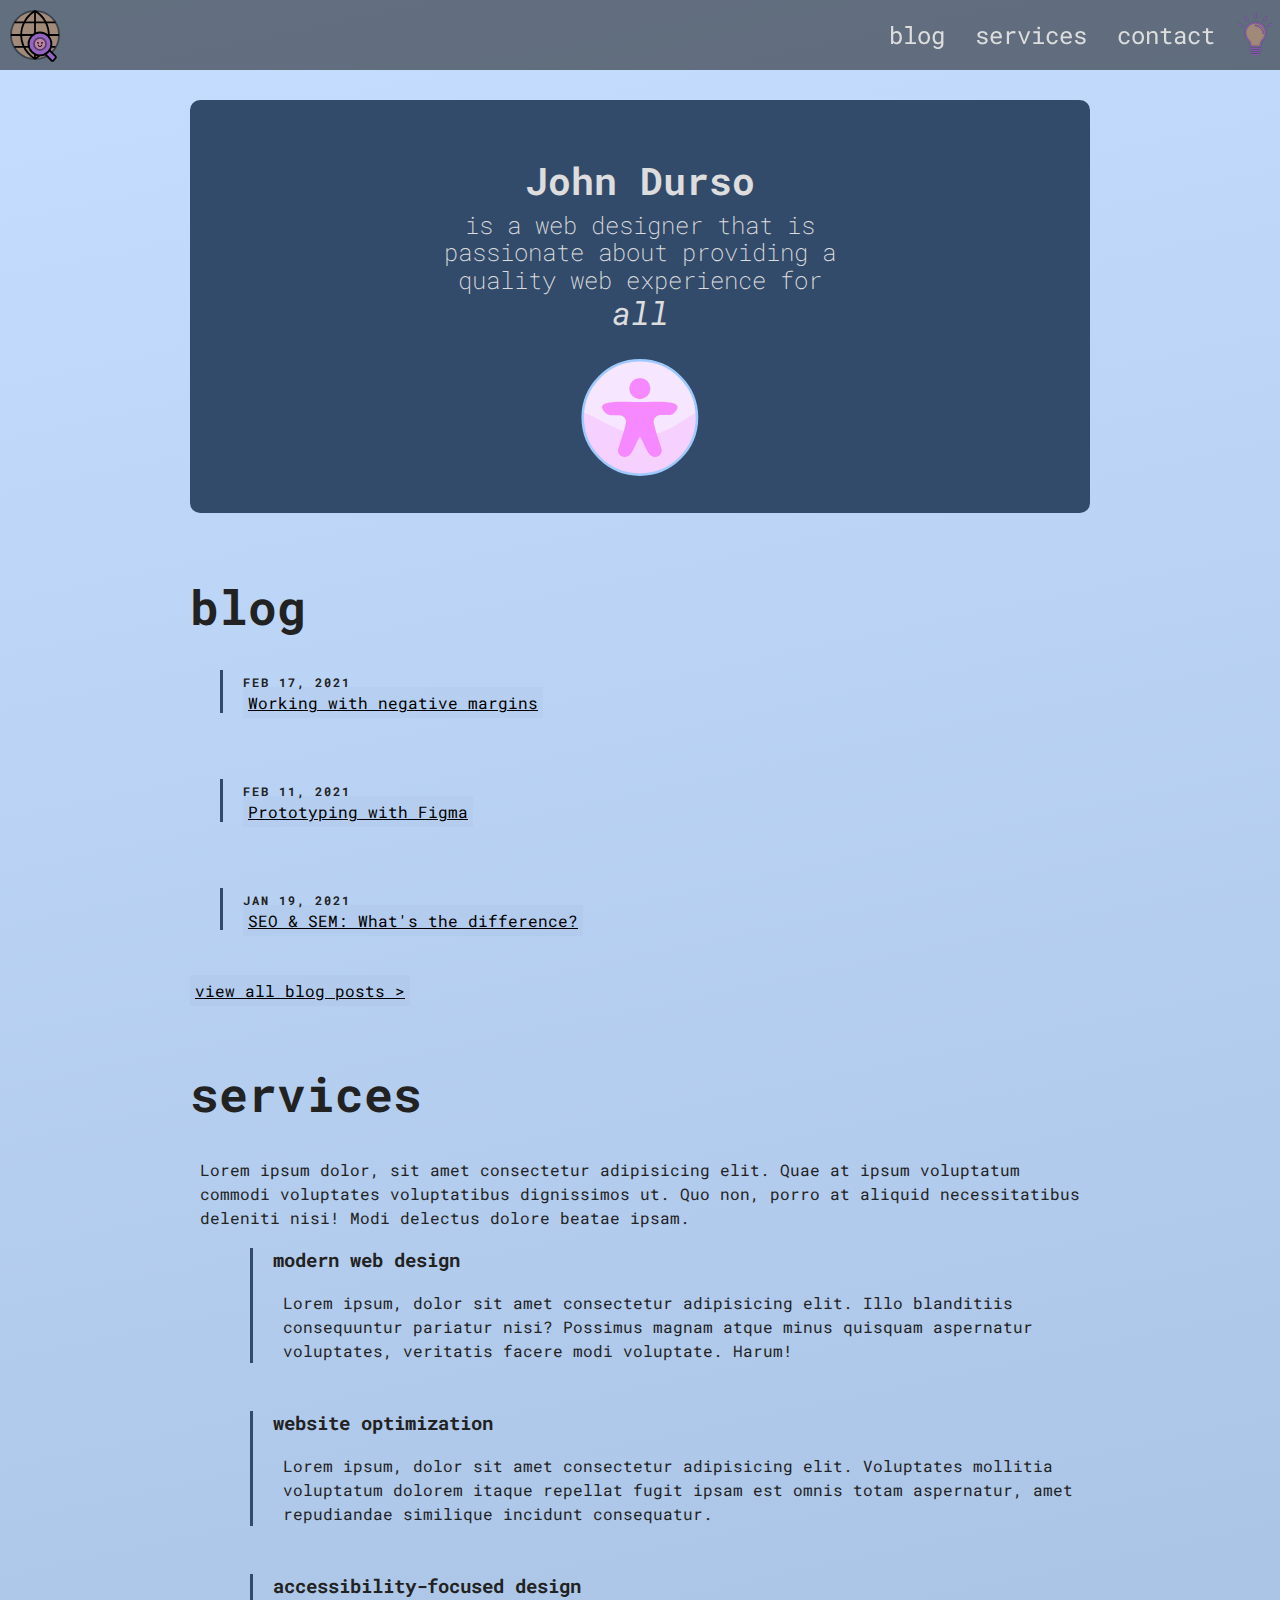
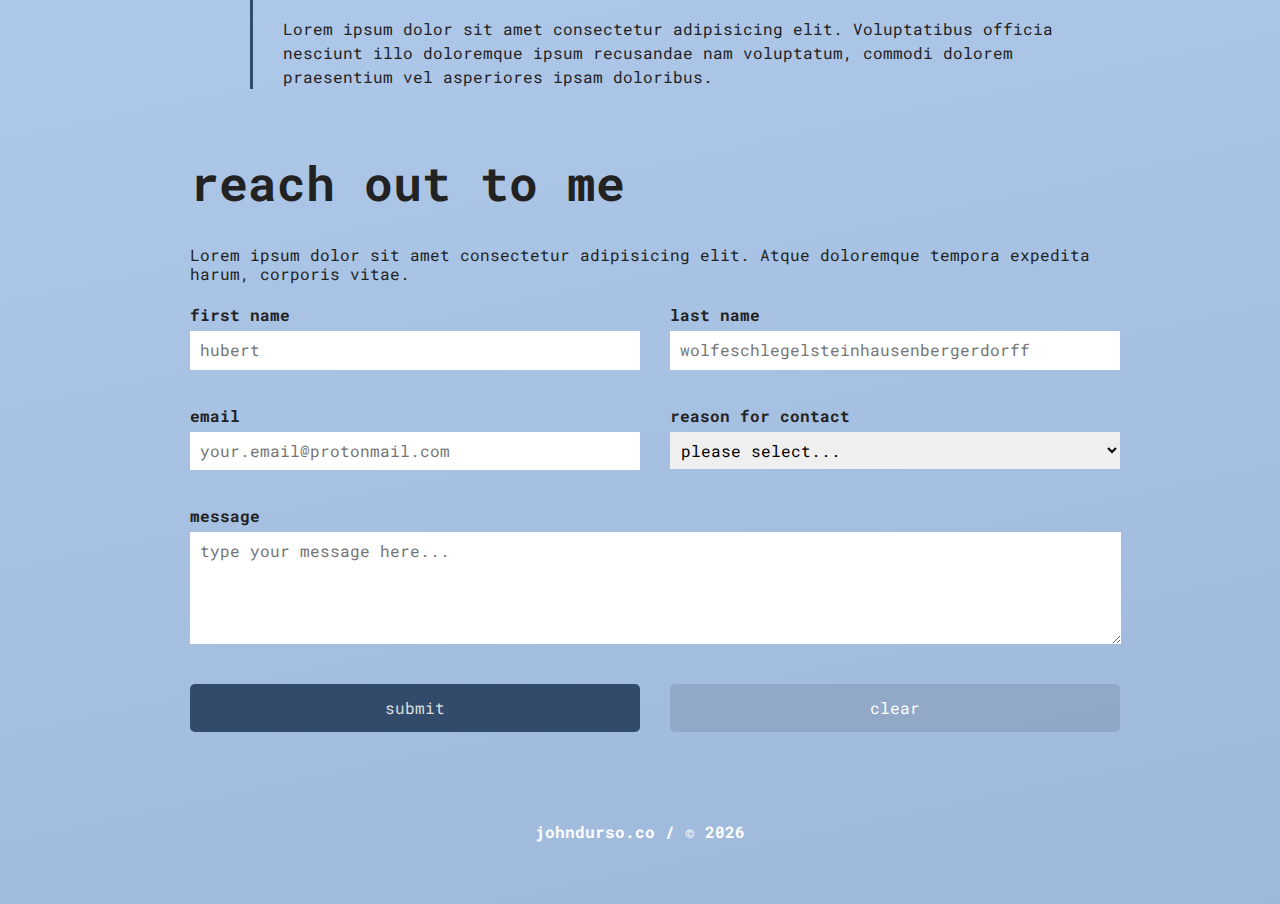
==== commit dca464e2: "removed heavy reliance on js + better accessibility" ====
--- a/index.html
+++ b/index.html
@@ -8,48 +8,10 @@
     <link rel="stylesheet" href="assets/css/mauiwaui.css">
     <title>Providing web experiences for the masses | johndurso.co</title>
     <meta name="description" content="Modern and accessbile web design and development by John Durso.">
+    <style>.secondary, .tertiary {display: none;}</style>
 </head>
 <body data-theme="light">
-    <nav role="navigation">
-        <ul class="navigationMenu" aria-label="main navigation">
-            <li><a href="#blog"><span tabindex="1">blog</span></a></li>
-            <li><a href="#services"><span tabindex="2">services</span></a></li>
-            <li><a href="#contact"><span tabindex="3">contact</span></a></li>
-            <li>
-                <button class="js-theme-btn theme-button" onclick="setTheme()" onkeyup="setTheme()" tabindex="4">
-                    <span class="moon">
-                        <img src="assets/images/moon.svg" width="35" alt="Moon icon for dark mode">
-                    </span>
-                    <span class="sun">
-                        <img src="assets/images/sun.svg" width="35" alt="Sun icon for light mode">
-                    </span>
-                </button>
-            </li>
-        </ul>
-        <div class="john" id="john" role="button" aria-pressed="false" aria-label="press to open social media" onfocus="openMenu()" onblur="closeMenu()" onclick="toggleMenu()" tabindex="5">
-            <img src="assets/images/globe.svg" alt="Icon of globe with magnifying glass" width="50">
-        </div>
-        <ul class="socialMenu" id="socialMenu" aria-label="social media navigation">
-            <li>
-                <a target="_blank" href="https://www.linkedin.com/in/johnkyrondurso/" title="Visit John Durso's LinkedIn profile" onfocus="openMenu()" onblur="closeMenu()">
-                    <img src="assets/images/linkedin.svg" alt="LinkedIn logo" title="Visit John Durso's LinkedIn!" width="40">
-                    <span>LinkedIn</span>
-                </a>
-            </li>
-            <li>
-                <a target="_blank" href="https://github.com/johndurso" title="Visit John Durso's GitHub profile" onfocus="openMenu()" onblur="closeMenu()">
-                    <img src="assets/images/github.svg" alt="GitHub logo" title="Visit John Durso's GitHub!" width="40">
-                    <span>GitHub</span>
-                </a>
-            </li>
-            <li>
-                <a target="_blank" href="https://codepen.io/johndursodev" title="Visit John Durso's CodePen profile" onfocus="openMenu()" onblur="closeMenu()">
-                    <img src="assets/images/codepen.svg" alt="CodePen logo" title="Visit John Dursos' CodePen!" width="40">
-                    <span>CodePen</span>
-                </a>
-            </li>
-        </ul>
-    </nav>
+    <nav id="navigation" role="navigation"></nav>
     <div class="container">
         <header>
             <h1>
--- a/assets/css/mauiwaui.css
+++ b/assets/css/mauiwaui.css
@@ -171,27 +171,27 @@
 
 .socialMenu a span {
     display: block;
-    color: #fff;
-    background-color: #000;
+    color: #000;
+    background-color: #fff;
     border-radius: 5px;
     text-align: center;
     padding: 3px;
     border: 1px solid #000;
 }
 
-.socialMenu a:hover span,
-.socialMenu a:focus span {
-    color: #000;
-    background-color: #fff;
-}
-
-.socialMenu a:hover img,
-.socialMenu a:focus img {
-    transform: rotate(360deg);
-}
-
-.iconKeyed {
-    opacity: 0.5;
+.socialMenu span svg {
+    fill: #000;
+    width: 50px;
+}
+
+.socialMenu a:focus span,
+.socialMenu a:hover span {
+    color: #fff;
+    background-color: #000;
+}
+.socialMenu a:hover span svg,
+.socialMenu a:focus span svg{
+    fill: #fff;
 }
 
 .open {
